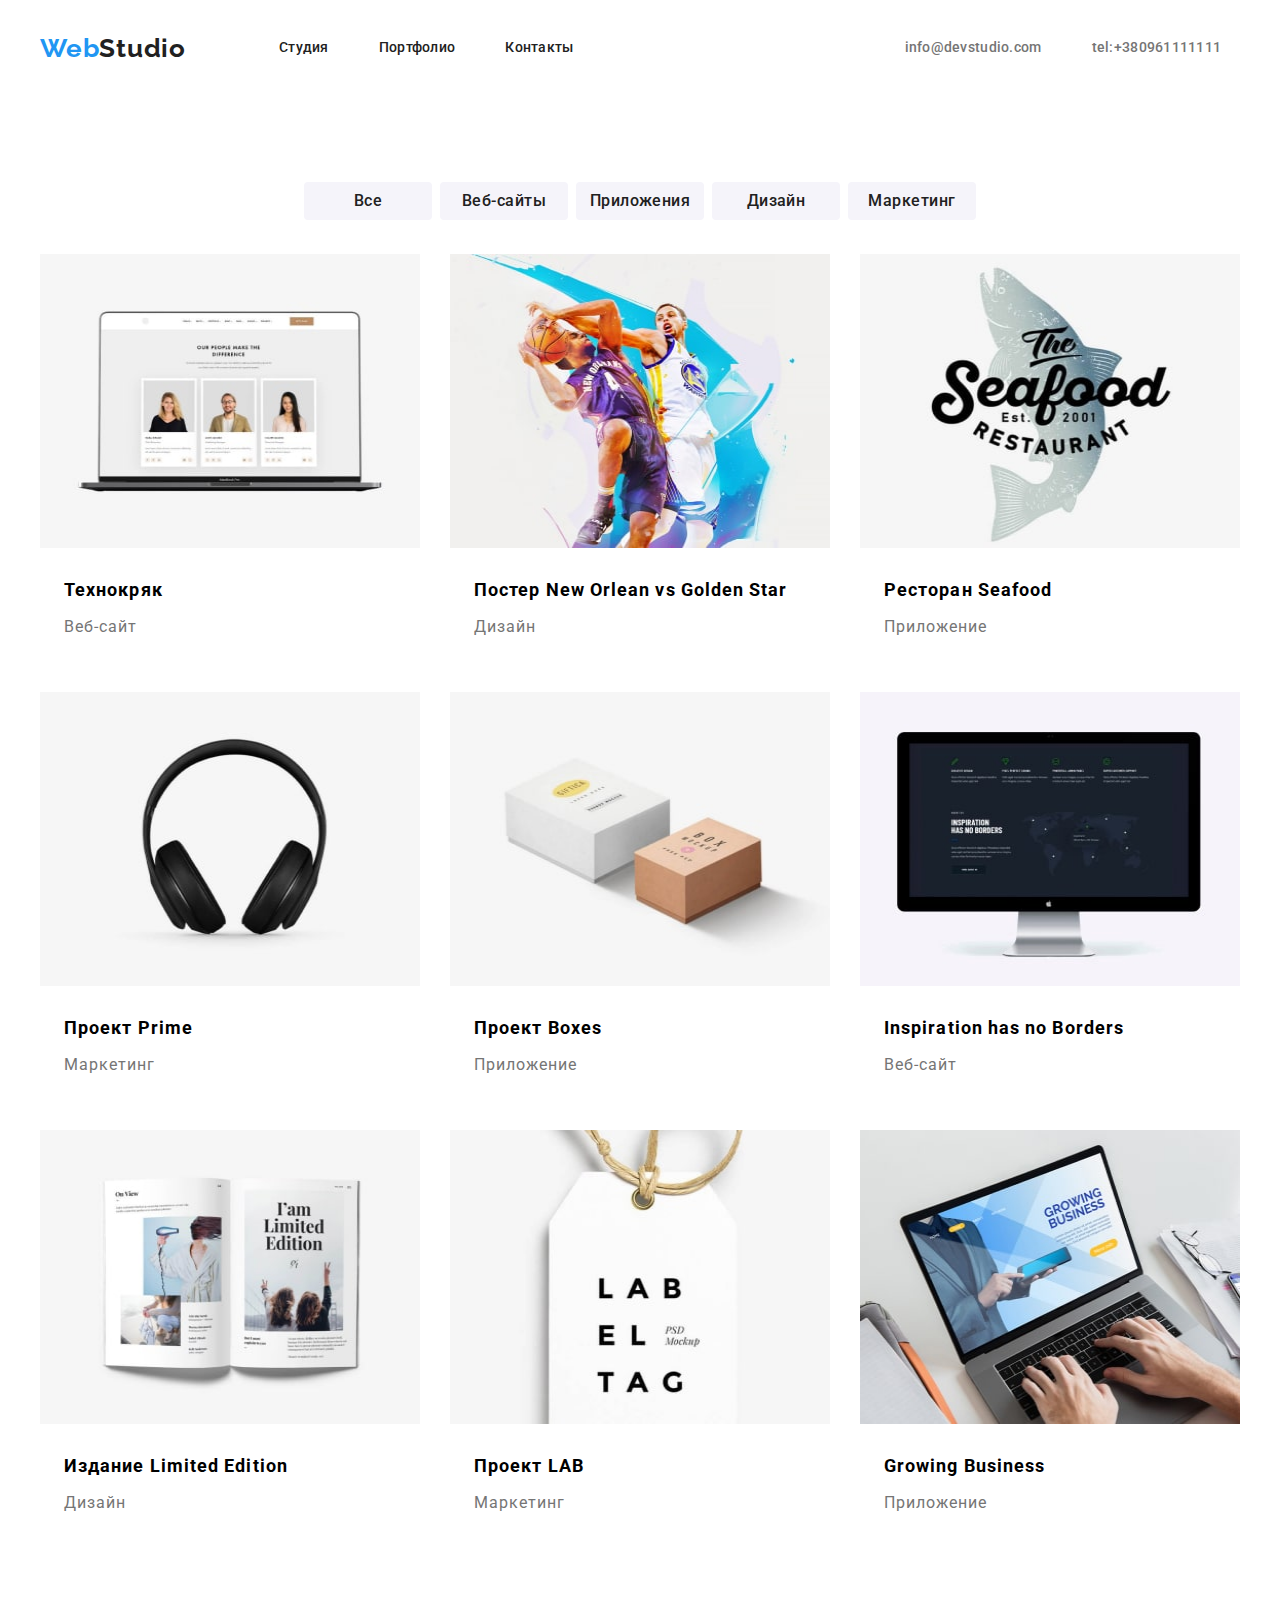
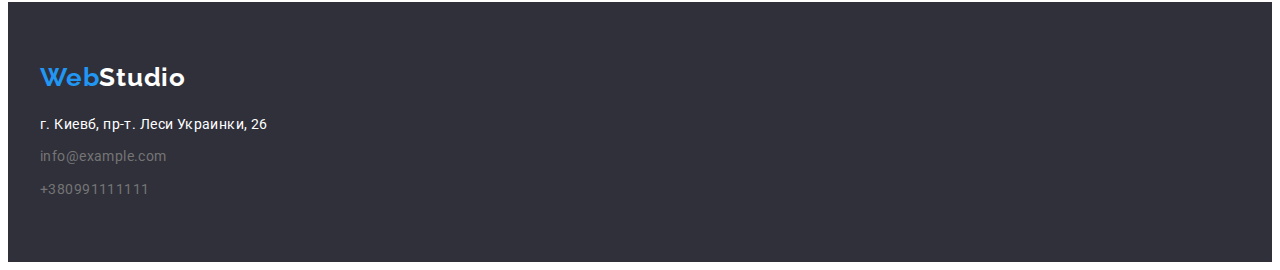
==== portfolio.html @ e962ddcc "finish" ====
<!DOCTYPE html>
<html lang="ru">
<head>
    <meta charset="UTF-8">
    <meta http-equiv="X-UA-Compatible" content="IE=edge">
    <meta name="viewport" content="width=device-width, initial-scale=1.0">
    <title>Document</title>
    <link rel="preconnect" href="https://fonts.googleapis.com">
    <link rel="preconnect" href="https://fonts.gstatic.com" crossorigin>
    <link href="https://fonts.googleapis.com/css2?family=Roboto:wght@400;500;700;900&display=swap" rel="stylesheet">
    <link rel="stylesheet" href="./css/style.css">
    <link rel="preconnect" href="https://fonts.googleapis.com">
    <link rel="preconnect" href="https://fonts.gstatic.com" crossorigin>
    <link href="https://fonts.googleapis.com/css2?family=Oleo+Script&family=Raleway:wght@700&display=swap" rel="stylesheet">
    <link rel="stylesheet" href="https://cdnjs.cloudflare.com/ajax/libs/modern-normalize/1.1.0/modern-normalize.min.css"
        integrity="sha512-wpPYUAdjBVSE4KJnH1VR1HeZfpl1ub8YT/NKx4PuQ5NmX2tKuGu6U/JRp5y+Y8XG2tV+wKQpNHVUX03MfMFn9Q=="
        crossorigin="anonymous" referrerpolicy="no-referrer" />
    <link rel="stylesheet" href="./css/portfolio.css">
</head>

<body>
    <header class="header">
        <div class="container">
            <nav class="navigation">
                <a href="" class="logo link"><span class="web">Web</span>Studio</a>
                <ul class="navigation-list list">
                    <li class="navigation-item">
                        <a class="navigation-link link" href="">Студия</a>
                    </li>
                    <li class="navigation-item">
                        <a href="./portfolio.html" class="navigation-link link">Портфолио</a>
                    </li>
                    <li class="navigation-item">
                        <a class="navigation-link link" href="">Контакты</a>
                    </li>
                </ul>
            </nav>
            <div class="contacts">
                <a class="email link" href="mailto:info@devstudio.com">info@devstudio.com</a>
                <a class="phone link" href="tel:+380961111111">tel:+380961111111</a>
            </div>
        </div>
    </header>

    <main>
        <section class="hero-work-example">
            <div class="container">
                    <ul class="button-list list">
                        <li class="button-list-item">
                            <button class="button" type="button">Все</button>
                        </li>
                        <li class="button-list-item">
                            <button class="button" type="button">Веб-сайты</button>
                        </li>
                        <li class="button-list-item">
                            <button class="button" type="button">Приложения</button>
                        </li>
                        <li class="button-list-item">
                            <button class="button" type="button">Дизайн</button>
                        </li>
                        <li class="button-list-item">
                            <button class="button" type="button">Маркетинг</button>
                        </li>
                    </ul>
            
            
                <ul class="project-list list">
                    <li class="project-item">
                        <img class="project-image" src="./images/project 1-min.jpg" alt="технокряк" width="370" height="294">
                        <h2 class="project-name">Технокряк</h2>
                        <p class="project-type">Веб-сайт</p>
                    </li>
                    <li class="project-item">
                        <img class="project-image" src="./images/project 2.jpg" alt="постер" width="370" height="294">
                        <h2 class="project-name">Постер New Orlean vs Golden Star</h2>
                        <p class="project-type">Дизайн</p>
                       
                    </li>
                    <li class="project-item">
                        <img class="project-image" src="./images/project 3.jpg" alt="ресторан" width="370" height="294">
                        <h2 class="project-name">Ресторан Seafood</h2>
                        <p class="project-type">Приложение</p>
                    </li>
                    <li class="project-item">
                        <img class="project-image" src="./images/project 4.jpg" alt="проект прайм" width="370" height="294">
                        <h2 class="project-name">Проект Prime</h2>
                        <p class="project-type">Маркетинг</p>
                    </li>
                    <li class="project-item">
                        <img class="project-image" src="./images/project 5.jpg" alt="проект boxes" width="370" height="294">
                        <h2 class="project-name">Проект Boxes</h2>
                        <p class="project-type">Приложение</p>
                    </li>
                    <li class="project-item">
                        <img class="project-image" src="./images/project 6.jpg" alt="inspiration has no borders" width="370" height="294">
                        <h2 class="project-name">Inspiration has no Borders</h2>
                        <p class="project-type">Веб-сайт</p>
                    </li>
                    <li class="project-item">
                        <img class="project-image" src="./images/project 7.jpg" alt="издание limited edition" width="370" height="294">
                        <h2 class="project-name">Издание Limited Edition</h2>
                        <p class="project-type">Дизайн</p>
                    
                    </li>
                    <li class="project-item">
                        <img class="project-image" src="./images/project 8.jpg" alt="проект lab" width="370" height="294">
                        <h2 class="project-name">Проект LAB</h2>
                        <p class="project-type">Маркетинг</p>
                    
                    </li>
                    <li class="project-item">
                        <img class="project-image" src="./images/project 9.jpg" alt="growing business" width="370" height="294">
                        <h2 class="project-name">Growing Business</h2>
                        <p class="project-type">Приложение</p>
                    </li>

                </ul>
            </div>
       </section>
    </main>

    <footer class="footer-section">
        <div class="container">
            <a href="" class="logo-footer link"><span class="web">Web</span>Studio</a>
            <address>
                <ul class="adress-list list">
                    <li class="adress-item">
                        <a class="adress-text link" href="https://goo.gl/maps/P2Jk5924rPinrskz8" target="_blank"
                            rel="noopener noreferrer">г. Киевб,
                            пр-т. Леси Украинки, 26</a>
                    </li>
                    <li class="adress-item">
                        <a class="footer-contact link" href="mailto:info@example.com">info@example.com</a>
                    </li>
                    <li class="adress-item">
                        <a class="footer-contact link" href="tel:+380991111111">+380991111111</a>
                    </li>
                </ul>
            </address>
        </div>
    </footer>
</body>
</html>
---- css/style.css ----
:root {
  --main-title-color: white;
  --second-title-color: #2f303a;
  --third-title-color: #f5f4fa;
  --main-text-color: #212121;
  --second-text-color: #757575;
  --accent-color: #2196f3;
}
p,
h1,
h2,
h3,
h4,
h5,
h6 {
  margin-top: 0;
  margin-bottom: 0;
}
ul {
  margin-top: 0;
  margin-bottom: 0;
  padding-left: 0;
}
.list {
  list-style: none;
}
.link {
  text-decoration: none;
}

.body {
  font-family: "Roboto", sans-serif;
  background-color: white;
}
.header .container {
  display: flex;
  align-items: center;
}
.container {
  width: 1200px;
  padding-left: 15px;
  padding-right: 15px;
  margin: 0 auto;
}
.navigation {
  font-family: "Roboto";
  display: flex;
  align-items: center;
  margin-right: 331px;
}
.web {
  color: #2196f3;
}
.logo {
  font-family: "Oleo Script", cursive;
  font-family: "Raleway", sans-serif;
  font-weight: 700;
  font-size: 26px;
  line-height: 1.19;
  letter-spacing: 0.03em;
  color: #212121;
  text-decoration: none;
  margin-right: 93px;
}
.navigation-list {
  display: flex;
}
.navigation-item:not(:last-child) {
  margin-right: 50px;
}
.navigation-link {
  display: block;
  font-family: "Roboto";
  font-weight: 500;
  font-size: 14px;
  line-height: 1.14;
  letter-spacing: 0.02em;
  color: #212121;
  padding-top: 32px;
  padding-bottom: 32px;
}
.navigation-link:hover,
.navigation-link:focus {
  color: var(--accent-color);
}
.contacts {
  font-family: "Roboto";
  display: flex;
}
.email {
  display: block;
  font-family: "Roboto";
  font-weight: 500;
  font-size: 14px;
  line-height: 1.14;
  letter-spacing: 0.02em;
  color: #757575;
  margin-right: 50px;
  padding-top: 32px;
  padding-bottom: 32px;
}
.phone {
  display: block;
  font-family: "Roboto";
  font-weight: 500;
  font-size: 14px;
  line-height: 1.14;
  letter-spacing: 0.02em;
  color: #757575;
  margin-right: 215px;
  padding-top: 32px;
  padding-bottom: 32px;
}
.email:hover,
.email:focus {
  color: var(--accent-color);
}
.phone:hover,
.phone:focus {
  color: var(--accent-color);
}
.heroe {
  background-color: var(--second-title-color);
  margin-bottom: 94px;
  flex-grow: 1;
  padding-top: 200px;
  padding-bottom: 280px;
}

.heroe-text {
  font-family: "Roboto";
  font-weight: 900;
  font-size: 44px;
  line-height: 1.36;
  text-align: center;
  letter-spacing: 0.06em;
  text-transform: uppercase;
  color: #ffffff;
}
.button-section {
  font-family: "Roboto";
  font-weight: 700;
  font-size: 16px;
  line-height: 1.88;
  text-align: center;
  align-items: center;
  letter-spacing: 0.06em;
  color: #ffffff;
  background-color: var(--accent-color);
  width: 200px;
  height: 50px;
  border: 0px;
  border-radius: 4px;
  margin: auto;
  position: absolute;
  top: 30px;
  left: 0;
  bottom: 0;
  right: 0;
}

.our-characteristics {
  margin-bottom: 94px;
}
.characteristics-list {
  display: flex;
}
.characteristics-item {
  width: 270px;
  height: 101px;
}
.characteristics-item:not(:last-child) {
  margin-right: 30px;
}
.characteristics {
  font-family: "Roboto";
  font-weight: 700;
  font-size: 14px;
  line-height: 1.14;
  letter-spacing: 0.03em;
}
.characteristics-text {
  font-family: "Roboto";
  font-style: 400;
  font-size: 14px;
  line-height: 1.7;
  letter-spacing: 0.03em;
  color: #757575;
}
.what-we-are-doing {
  display: flex;
  margin-bottom: 94px;
}
.what-we-are-doing-text {
  font-family: "Roboto";
  font-weight: 700;
  font-size: 36px;
  line-height: 1.16;
  letter-spacing: 0.03em;
  color: #212121;
  display: flex;
  justify-content: center;
  align-items: center;
  text-align: center;
  margin: 0 auto;
  position: relative;
  margin-bottom: 50px;
}
.what-we-are-doing-item {
  display: flex;
}
.what-we-are-doing-list:not(:last-child) {
  margin-right: 50px;
}
.our-team {
  background-color: #f5f4fa;
  display: flex;
}
.our-team-text {
  font-family: "Roboto";
  font-weight: 700;
  font-size: 36px;
  line-height: 1.16;
  letter-spacing: 0.03em;
  color: #212121;
  display: flex;
  justify-content: center;
  align-items: center;
  text-align: center;
  margin: 0 auto;
  position: relative;
  margin-bottom: 50px;
  margin-top: 94px;
}
.our-team-list {
  display: flex;
}
.our-team-item:not(:last-child) {
  margin-right: 30px;
}
.our-team-item {
  margin-bottom: 94px;
}
.team-picture {
  margin-bottom: 30px;
}
.our-team-name {
  font-family: "Roboto";
  font-weight: 500;
  font-size: 16px;
  line-height: 1.19;
  letter-spacing: 0.03em;
  display: flex;
  margin-bottom: 10px;
  justify-content: center;
}
.our-team-job {
  font-family: "Roboto";
  font-weight: 400;
  font-size: 16px;
  line-height: 1.17;
  letter-spacing: 0.03em;
  color: #757575;
  display: flex;
  margin-bottom: 30px;
  justify-content: center;
}
.logo-footer {
  display: flex;
  padding-top: 60px;
  padding-bottom: 20px;
}
.adress-text {
  font-family: "Roboto";
  font-style: normal;
  font-weight: 400;
  font-size: 14px;
  line-height: 1.7;
  letter-spacing: 0.03em;
  color: #ffffff;
  padding-bottom: 9px;
}
.footer-section {
  font-family: "Roboto";
  background-color: #2f303a;
}
.footer-contact {
  font-family: "Roboto";
  font-style: normal;
  font-weight: 400;
  font-size: 14px;
  line-height: 1.7;
  letter-spacing: 0.03em;
  color: var(--second-text-color);
}
.adress-item:not(:last-child) {
  padding-bottom: 9px;
}
.footer-contact:not(:last-child) {
  padding-bottom: 9px;
}
.adress-item:last-child {
  padding-bottom: 60px;
}
.logo-footer {
  font-family: "Oleo Script", cursive;
  font-family: "Raleway", sans-serif;
  font-weight: 700;
  font-size: 26px;
  line-height: 1.19;
  letter-spacing: 0.03em;
  color: #ffffff;
  text-decoration: none;
}
---- css/portfolio.css ----
:root {
  --main-title-color: white;
  --second-title-color: #2f303a;
  --third-title-color: #f5f4fa;
  --main-text-color: #212121;
  --second-text-color: #757575;
  --accent-color: #2196f3;
}
p,
h1,
h2,
h3,
h4,
h5,
h6 {
  margin-top: 0;
  margin-bottom: 0;
}
ul {
  margin-top: 0;
  margin-bottom: 0;
  padding-left: 0;
}
.list {
  list-style: none;
}
.link {
  text-decoration: none;
}

.body {
  font-family: "Roboto", sans-serif;
  background-color: #e5e5e5;
}
.header {
  margin-bottom: 94px;
}
.header .container {
  display: flex;
  align-items: center;
}
.container {
  width: 1200px;
  padding-left: 15px;
  padding-right: 15px;
  margin: 0 auto;
}
.navigation {
  font-family: "Roboto";
  display: flex;
  align-items: center;
  margin-right: 331px;
}
.web {
  color: #2196f3;
}
.logo {
  font-family: "Oleo Script", cursive;
  font-family: "Raleway", sans-serif;
  font-weight: 700;
  font-size: 26px;
  line-height: 1.19;
  letter-spacing: 0.03em;
  color: #212121;
  text-decoration: none;
  margin-right: 93px;
}
.navigation-list {
  display: flex;
}
.navigation-item:not(:last-child) {
  margin-right: 50px;
}
.navigation-link {
  font-family: "Roboto";
  font-weight: 500;
  font-size: 14px;
  line-height: 1.14;
  letter-spacing: 0.02em;
  color: #212121;
  padding-top: 32px;
  padding-bottom: 32px;
}
.navigation-link:hover,
.navigation-link:focus {
  color: var(--accent-color);
}
.contacts {
  font-family: "Roboto";
  display: flex;
}
.email {
  font-family: "Roboto";
  font-weight: 500;
  font-size: 14px;
  line-height: 1.14;
  letter-spacing: 0.02em;
  color: #757575;
  margin-right: 50px;
  padding-top: 32px;
  padding-bottom: 32px;
}
.phone {
  font-family: "Roboto";
  font-weight: 500;
  font-size: 14px;
  line-height: 1.14;
  letter-spacing: 0.02em;
  color: #757575;
  margin-right: 215px;
  padding-top: 32px;
  padding-bottom: 32px;
}
.email:hover,
.email:focus {
  color: var(--accent-color);
}
.phone:hover,
.phone:focus {
  color: var(--accent-color);
}
.hero-work-example {
  margin-bottom: 94px;
}
.button {
  font-family: "Roboto";
  font-weight: 500;
  font-size: 16px;
  line-height: 1.6;
  letter-spacing: 0.03em;
  color: var(--main-text-color);
  background-color: #f5f4fa;
  width: 128px;
  height: 38px;
  border: 0px;
  border-radius: 4px;
}
.button-list {
  display: flex;
  margin-bottom: 34px;
  justify-content: center;
}
.button-list-item {
  display: flex;
}
.button-list-item:not(:last-child) {
  margin-right: 8px;
}

.button:hover,
.button:focus {
  background-color: #2196f3;
  color: #ffffff;
}
.project-list {
  display: flex;
  flex-wrap: wrap;
  margin-right: -30px;
  margin-bottom: -30px;
}
.project-item {
  width: 370px;
  margin-right: 30px;
  margin-bottom: 30px;
  flex-basis: calc(100% / 3 - 30px);
}
.project-item:nth-child(3n) {
  margin-right: 0;
}
.project-item:nth-last-child(-n + 3) {
  margin-bottom: 0;
}
.project-image {
  min-width: 100%;
}
.project-name {
  font-family: "Roboto";
  font-weight: 700;
  font-size: 18px;
  line-height: 2;
  letter-spacing: 0.06em;
  padding: 20px 24px 4px 24px;
}
.project-type {
  font-family: "Roboto";
  font-weight: 400;
  font-size: 16px;
  line-height: 1.87;
  letter-spacing: 0.06em;
  color: var(--second-text-color);
  padding: 0 24px 20px 24px;
}

.footer-section {
  font-family: "Roboto";
  background-color: #2f303a;
}
.adress-text {
  font-family: "Roboto";
  font-style: normal;
  font-weight: 400;
  font-size: 14px;
  line-height: 1.7;
  letter-spacing: 0.03em;
  color: #ffffff;
  padding-bottom: 9px;
}

.footer-contact {
  font-family: "Roboto";
  font-style: normal;
  font-weight: 400;
  font-size: 14px;
  line-height: 1.7;
  letter-spacing: 0.03em;
  color: var(--second-text-color);
}
.adress-item:not(:last-child) {
  padding-bottom: 9px;
}
.footer-contact:not(:last-child) {
  padding-bottom: 9px;
}
.adress-item:last-child {
  padding-bottom: 60px;
}
.logo-footer {
  font-family: "Oleo Script", cursive;
  font-family: "Raleway", sans-serif;
  font-weight: 700;
  font-size: 26px;
  line-height: 1.19;
  letter-spacing: 0.03em;
  color: #ffffff;
  text-decoration: none;
  display: flex;
  padding-top: 60px;
  padding-bottom: 20px;
}
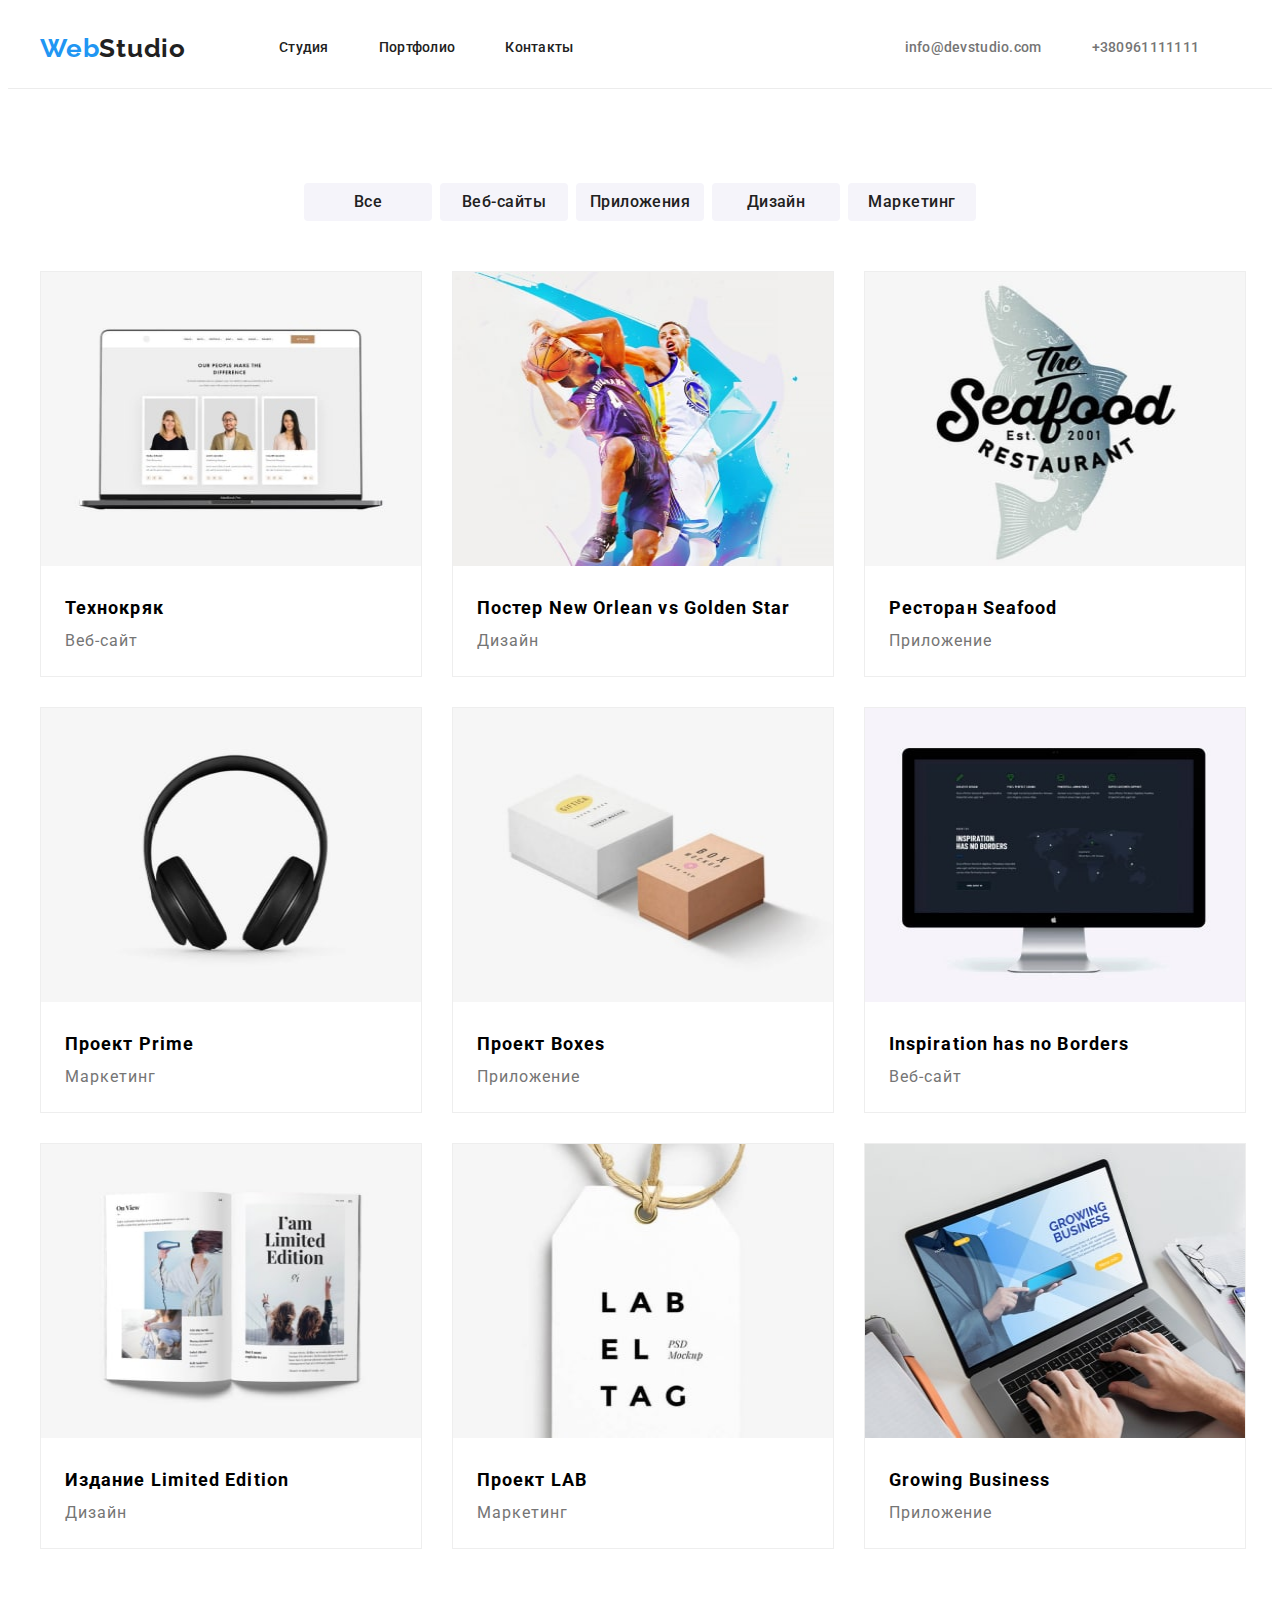
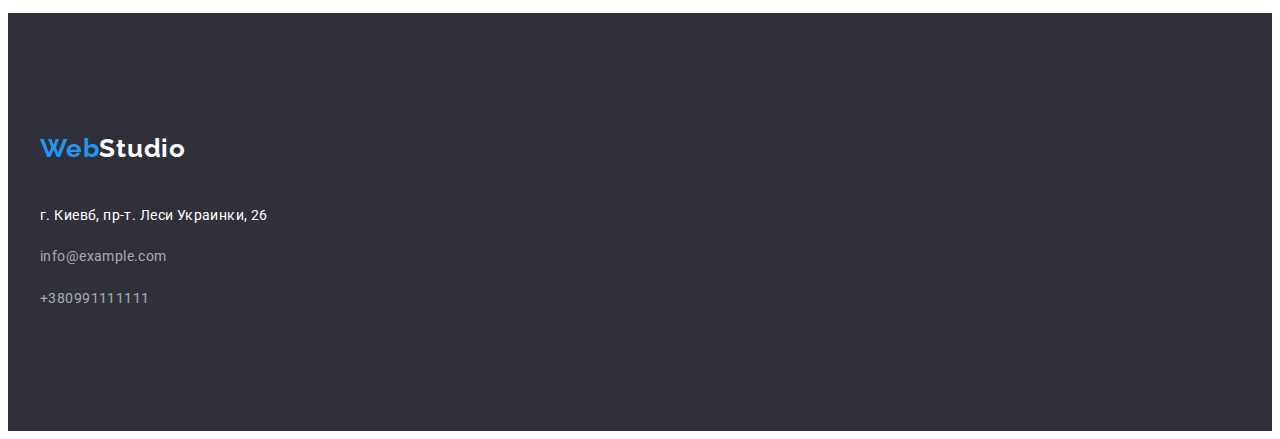
==== commit 20bbbc50: "submit final" ====
--- a/portfolio.html
+++ b/portfolio.html
@@ -25,10 +25,10 @@
                 <a href="" class="logo link"><span class="web">Web</span>Studio</a>
                 <ul class="navigation-list list">
                     <li class="navigation-item">
-                        <a class="navigation-link link" href="">Студия</a>
+                        <a class="navigation-link link" href="./index.html">Студия</a>
                     </li>
                     <li class="navigation-item">
-                        <a href="./portfolio.html" class="navigation-link link">Портфолио</a>
+                        <a class="navigation-link link" href="./portfolio.html">Портфолио</a>
                     </li>
                     <li class="navigation-item">
                         <a class="navigation-link link" href="">Контакты</a>
@@ -37,7 +37,7 @@
             </nav>
             <div class="contacts">
                 <a class="email link" href="mailto:info@devstudio.com">info@devstudio.com</a>
-                <a class="phone link" href="tel:+380961111111">tel:+380961111111</a>
+                <a class="phone link" href="tel:+380961111111">+380961111111</a>
             </div>
         </div>
     </header>
@@ -67,51 +67,69 @@
                 <ul class="project-list list">
                     <li class="project-item">
                         <img class="project-image" src="./images/project 1-min.jpg" alt="технокряк" width="370" height="294">
-                        <h2 class="project-name">Технокряк</h2>
-                        <p class="project-type">Веб-сайт</p>
+                            <div class="project-discription">
+                                <h2 class="project-name">Технокряк</h2>
+                                <p class="project-type">Веб-сайт</p>
+                            </div>
                     </li>
                     <li class="project-item">
                         <img class="project-image" src="./images/project 2.jpg" alt="постер" width="370" height="294">
-                        <h2 class="project-name">Постер New Orlean vs Golden Star</h2>
-                        <p class="project-type">Дизайн</p>
+                            <div class="project-discription">
+                                <h2 class="project-name">Постер New Orlean vs Golden Star</h2>
+                                <p class="project-type">Дизайн</p>
+                            </div>
                        
                     </li>
                     <li class="project-item">
                         <img class="project-image" src="./images/project 3.jpg" alt="ресторан" width="370" height="294">
-                        <h2 class="project-name">Ресторан Seafood</h2>
-                        <p class="project-type">Приложение</p>
+                            <div class="project-discription">
+                                <h2 class="project-name">Ресторан Seafood</h2>
+                                <p class="project-type">Приложение</p>
+                            </div>
                     </li>
                     <li class="project-item">
                         <img class="project-image" src="./images/project 4.jpg" alt="проект прайм" width="370" height="294">
-                        <h2 class="project-name">Проект Prime</h2>
-                        <p class="project-type">Маркетинг</p>
+                            <div class="project-discription">
+                                <h2 class="project-name">Проект Prime</h2>
+                                <p class="project-type">Маркетинг</p>
+                            </div>
                     </li>
                     <li class="project-item">
                         <img class="project-image" src="./images/project 5.jpg" alt="проект boxes" width="370" height="294">
-                        <h2 class="project-name">Проект Boxes</h2>
-                        <p class="project-type">Приложение</p>
+                            <div class="project-discription">
+                                <h2 class="project-name">Проект Boxes</h2>
+                                <p class="project-type">Приложение</p>
+                            </div>
                     </li>
                     <li class="project-item">
                         <img class="project-image" src="./images/project 6.jpg" alt="inspiration has no borders" width="370" height="294">
-                        <h2 class="project-name">Inspiration has no Borders</h2>
-                        <p class="project-type">Веб-сайт</p>
+                            <div class="project-discription">
+                                <h2 class="project-name">Inspiration has no Borders</h2>
+                                <p class="project-type">Веб-сайт</p>
+                            </div>
                     </li>
                     <li class="project-item">
                         <img class="project-image" src="./images/project 7.jpg" alt="издание limited edition" width="370" height="294">
-                        <h2 class="project-name">Издание Limited Edition</h2>
-                        <p class="project-type">Дизайн</p>
+                            <div class="project-discription">
+                                <h2 class="project-name">Издание Limited Edition</h2>
+                                <p class="project-type">Дизайн</p>
+                            </div>
                     
                     </li>
                     <li class="project-item">
                         <img class="project-image" src="./images/project 8.jpg" alt="проект lab" width="370" height="294">
-                        <h2 class="project-name">Проект LAB</h2>
-                        <p class="project-type">Маркетинг</p>
+                            <div class="project-discription">
+                                <h2 class="project-name">Проект LAB</h2>
+                                <p class="project-type">Маркетинг</p>
+                            </div>
                     
                     </li>
                     <li class="project-item">
                         <img class="project-image" src="./images/project 9.jpg" alt="growing business" width="370" height="294">
-                        <h2 class="project-name">Growing Business</h2>
-                        <p class="project-type">Приложение</p>
+                            <div class="project-discription">
+                                <h2 class="project-name">Growing Business</h2>
+                                <p class="project-type">Приложение</p>
+                            </div>
                     </li>
 
                 </ul>
--- a/css/style.css
+++ b/css/style.css
@@ -40,7 +40,8 @@
   width: 1200px;
   padding-left: 15px;
   padding-right: 15px;
-  margin: 0 auto;
+  margin-right: auto;
+  margin-left: auto;
 }
 .navigation {
   font-family: "Roboto";
@@ -121,10 +122,8 @@
 }
 .heroe {
   background-color: var(--second-title-color);
-  margin-bottom: 94px;
   flex-grow: 1;
-  padding-top: 200px;
-  padding-bottom: 280px;
+  padding-bottom: 200px;
 }
 
 .heroe-text {
@@ -136,14 +135,13 @@
   letter-spacing: 0.06em;
   text-transform: uppercase;
   color: #ffffff;
+  padding-top: 200px;
 }
 .button-section {
   font-family: "Roboto";
   font-weight: 700;
   font-size: 16px;
   line-height: 1.88;
-  text-align: center;
-  align-items: center;
   letter-spacing: 0.06em;
   color: #ffffff;
   background-color: var(--accent-color);
@@ -151,16 +149,17 @@
   height: 50px;
   border: 0px;
   border-radius: 4px;
-  margin: auto;
-  position: absolute;
-  top: 30px;
-  left: 0;
-  bottom: 0;
-  right: 0;
+  margin-top: 30px;
+  display: flex;
+  margin-right: auto;
+  margin-left: auto;
+  justify-content: center;
+  align-items: center;
 }
 
 .our-characteristics {
-  margin-bottom: 94px;
+  padding-top: 94px;
+  padding-bottom: 94px;
 }
 .characteristics-list {
   display: flex;
@@ -178,6 +177,7 @@
   font-size: 14px;
   line-height: 1.14;
   letter-spacing: 0.03em;
+  padding-bottom: 10px;
 }
 .characteristics-text {
   font-family: "Roboto";
@@ -189,7 +189,7 @@
 }
 .what-we-are-doing {
   display: flex;
-  margin-bottom: 94px;
+  padding-bottom: 94px;
 }
 .what-we-are-doing-text {
   font-family: "Roboto";
@@ -210,11 +210,13 @@
   display: flex;
 }
 .what-we-are-doing-list:not(:last-child) {
-  margin-right: 50px;
+  margin-right: 30px;
 }
 .our-team {
   background-color: #f5f4fa;
   display: flex;
+  padding-top: 94px;
+  padding-bottom: 94px;
 }
 .our-team-text {
   font-family: "Roboto";
@@ -230,19 +232,22 @@
   margin: 0 auto;
   position: relative;
   margin-bottom: 50px;
-  margin-top: 94px;
 }
 .our-team-list {
   display: flex;
+  margin-right: auto;
+  margin-left: auto;
+}
+.team-description {
+  padding-top: 30px;
+  padding-bottom: 30px;
 }
 .our-team-item:not(:last-child) {
   margin-right: 30px;
 }
 .our-team-item {
-  margin-bottom: 94px;
 }
 .team-picture {
-  margin-bottom: 30px;
 }
 .our-team-name {
   font-family: "Roboto";
@@ -251,8 +256,8 @@
   line-height: 1.19;
   letter-spacing: 0.03em;
   display: flex;
-  margin-bottom: 10px;
-  justify-content: center;
+  justify-content: center;
+  padding-bottom: 10px;
 }
 .our-team-job {
   font-family: "Roboto";
@@ -262,13 +267,11 @@
   letter-spacing: 0.03em;
   color: #757575;
   display: flex;
-  margin-bottom: 30px;
   justify-content: center;
 }
 .logo-footer {
   display: flex;
-  padding-top: 60px;
-  padding-bottom: 20px;
+  margin-bottom: 20px;
 }
 .adress-text {
   font-family: "Roboto";
@@ -278,11 +281,13 @@
   line-height: 1.7;
   letter-spacing: 0.03em;
   color: #ffffff;
-  padding-bottom: 9px;
+  margin-bottom: 9px;
 }
 .footer-section {
   font-family: "Roboto";
   background-color: #2f303a;
+  padding-top: 60px;
+  padding-bottom: 60px;
 }
 .footer-contact {
   font-family: "Roboto";
@@ -291,17 +296,12 @@
   font-size: 14px;
   line-height: 1.7;
   letter-spacing: 0.03em;
-  color: var(--second-text-color);
+  color: rgba(255, 255, 255, 0.6);
 }
 .adress-item:not(:last-child) {
-  padding-bottom: 9px;
-}
-.footer-contact:not(:last-child) {
-  padding-bottom: 9px;
-}
-.adress-item:last-child {
-  padding-bottom: 60px;
-}
+  margin-bottom: 9px;
+}
+
 .logo-footer {
   font-family: "Oleo Script", cursive;
   font-family: "Raleway", sans-serif;
--- a/css/portfolio.css
+++ b/css/portfolio.css
@@ -33,7 +33,7 @@
   background-color: #e5e5e5;
 }
 .header {
-  margin-bottom: 94px;
+  border-bottom: 1px solid rgba(236, 236, 236, 1);
 }
 .header .container {
   display: flex;
@@ -120,7 +120,8 @@
   color: var(--accent-color);
 }
 .hero-work-example {
-  margin-bottom: 94px;
+  padding-top: 94px;
+  padding-bottom: 94px;
 }
 .button {
   font-family: "Roboto";
@@ -137,7 +138,7 @@
 }
 .button-list {
   display: flex;
-  margin-bottom: 34px;
+  margin-bottom: 50px;
   justify-content: center;
 }
 .button-list-item {
@@ -163,6 +164,10 @@
   margin-right: 30px;
   margin-bottom: 30px;
   flex-basis: calc(100% / 3 - 30px);
+  border: 1px solid #eeeeee;
+}
+.project-discription {
+  padding: 20px 24px 20px 24px;
 }
 .project-item:nth-child(3n) {
   margin-right: 0;
@@ -179,7 +184,6 @@
   font-size: 18px;
   line-height: 2;
   letter-spacing: 0.06em;
-  padding: 20px 24px 4px 24px;
 }
 .project-type {
   font-family: "Roboto";
@@ -188,7 +192,6 @@
   line-height: 1.87;
   letter-spacing: 0.06em;
   color: var(--second-text-color);
-  padding: 0 24px 20px 24px;
 }
 
 .footer-section {
@@ -213,7 +216,7 @@
   font-size: 14px;
   line-height: 1.7;
   letter-spacing: 0.03em;
-  color: var(--second-text-color);
+  color: rgba(255, 255, 255, 0.6);
 }
 .adress-item:not(:last-child) {
   padding-bottom: 9px;
